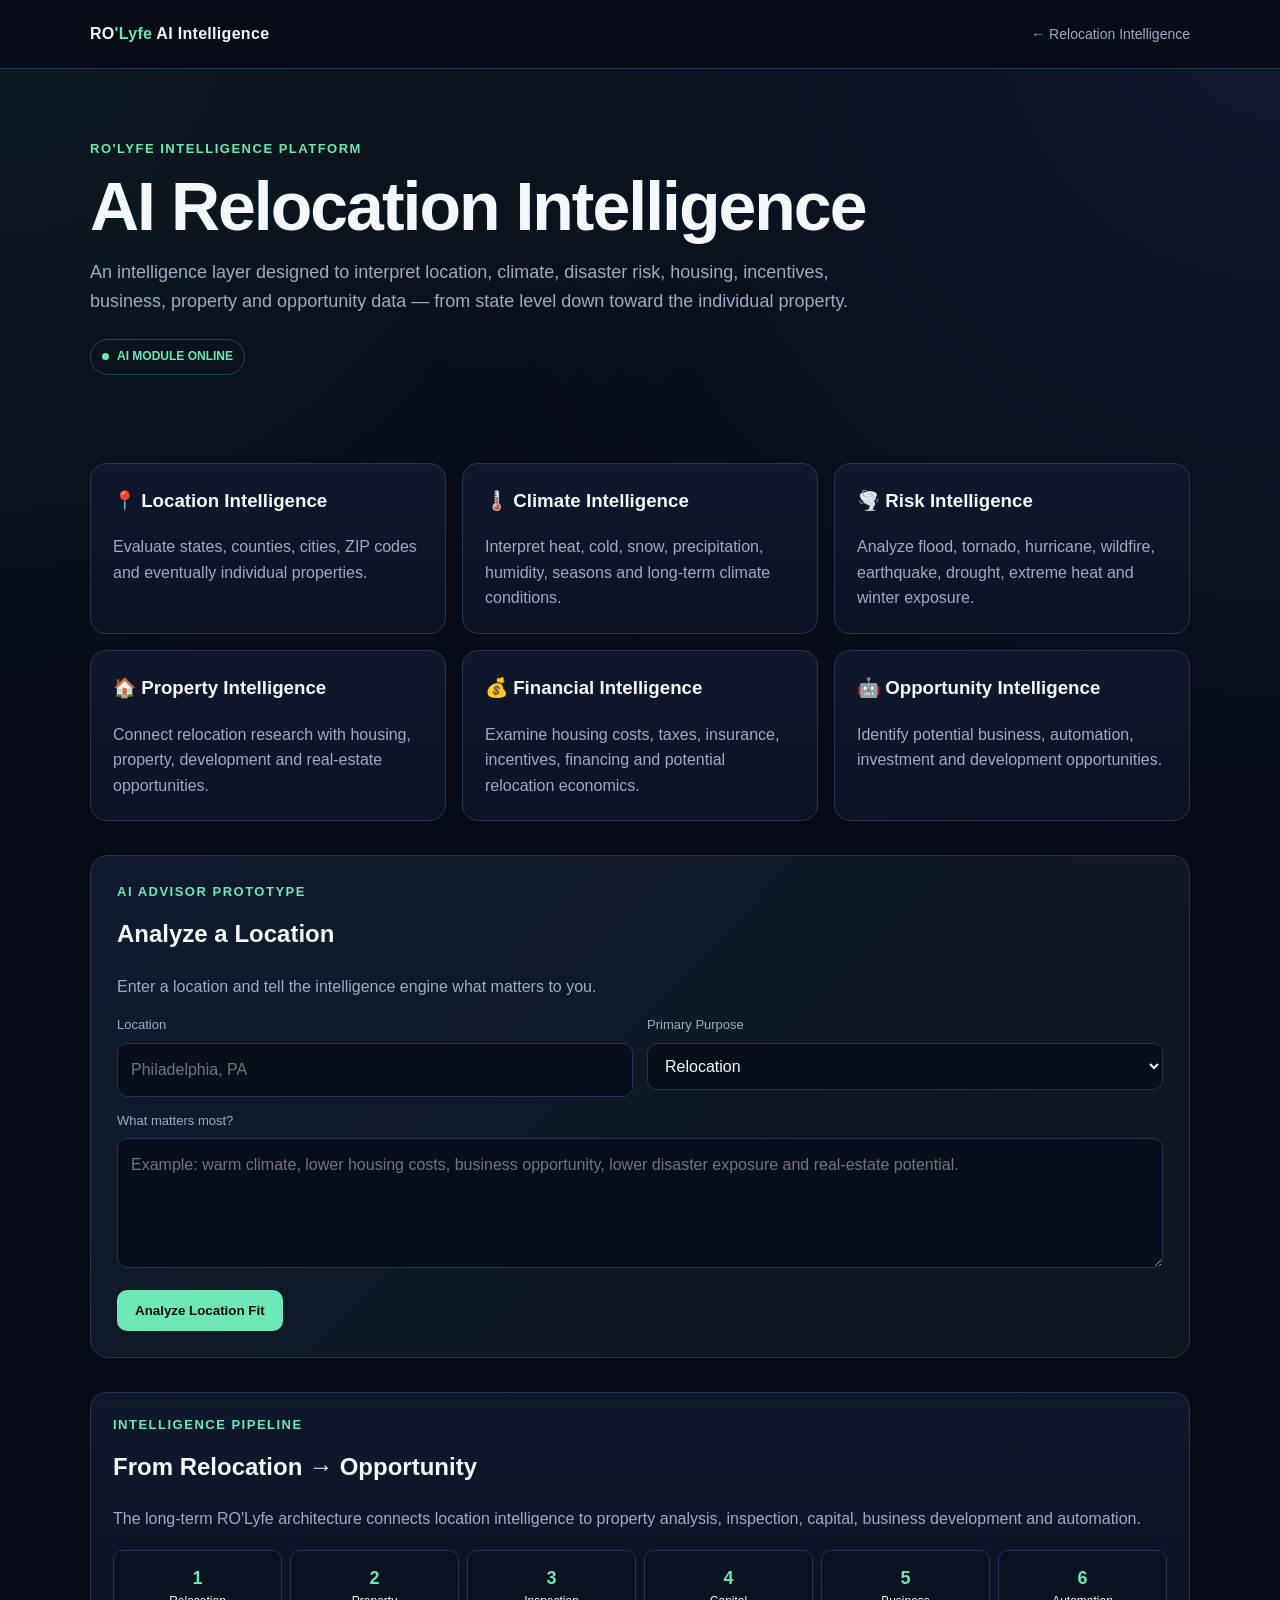
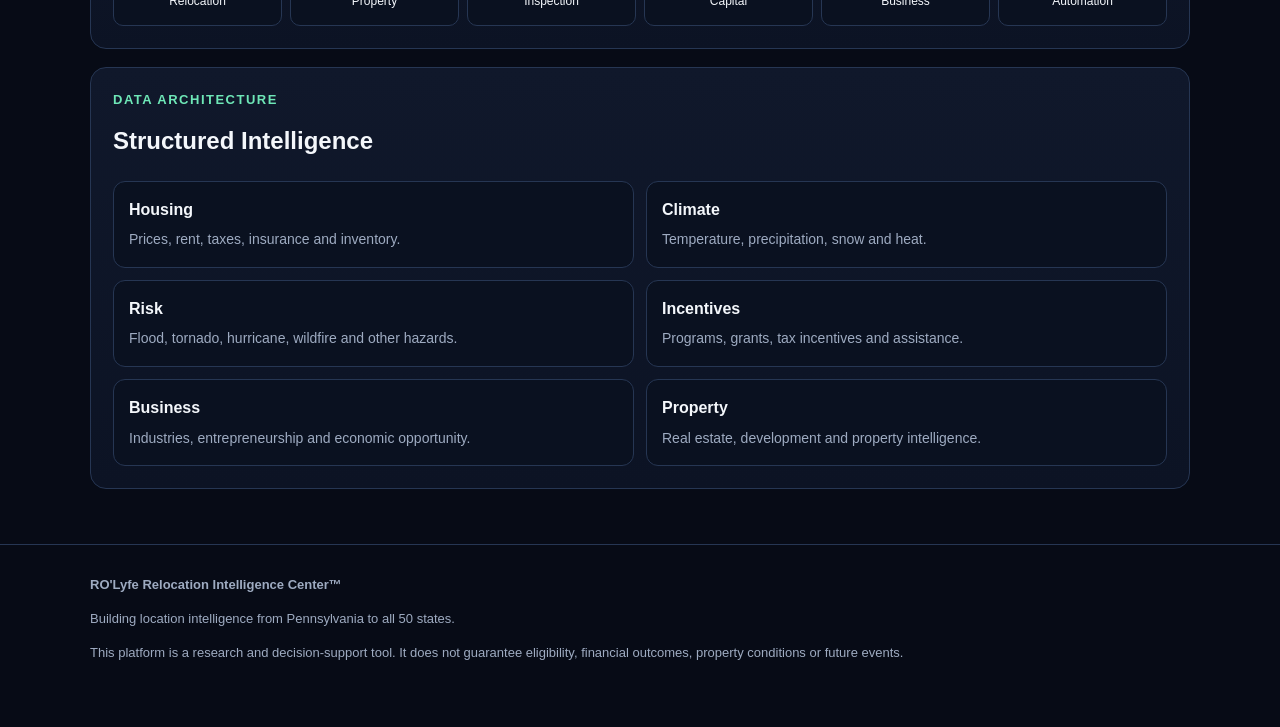
==== modules/ai/index.html @ 79a23e55 "Create index.html for AI Intelligence module" ====
<!DOCTYPE html><html lang="en">
<head>
  <meta charset="UTF-8">
  <meta name="viewport" content="width=device-width, initial-scale=1.0">  <title>RO'Lyfe AI Intelligence | Relocation Intelligence</title>  <meta name="description" content="RO'Lyfe AI Intelligence module for relocation, property, climate, risk, housing, incentives and opportunity analysis.">  <style>
    :root {
      --bg: #070b16;
      --panel: #10182b;
      --panel-2: #0c1324;
      --border: #263653;
      --text: #f4f7fb;
      --muted: #9eabc1;
      --accent: #6ee7b7;
      --accent-2: #60a5fa;
      --warning: #fbbf24;
    }

    * {
      box-sizing: border-box;
    }

    html {
      scroll-behavior: smooth;
    }

    body {
      margin: 0;
      background:
        radial-gradient(circle at top right, rgba(96,165,250,.10), transparent 35%),
        radial-gradient(circle at top left, rgba(110,231,183,.08), transparent 30%),
        var(--bg);
      color: var(--text);
      font-family: Arial, Helvetica, sans-serif;
      line-height: 1.6;
    }

    a {
      color: inherit;
      text-decoration: none;
    }

    .container {
      width: min(1100px, calc(100% - 32px));
      margin: auto;
    }

    header {
      border-bottom: 1px solid var(--border);
      background: rgba(7,11,22,.92);
      backdrop-filter: blur(12px);
      position: sticky;
      top: 0;
      z-index: 10;
    }

    .nav {
      min-height: 68px;
      display: flex;
      align-items: center;
      justify-content: space-between;
      gap: 16px;
    }

    .brand {
      font-weight: 800;
      letter-spacing: .3px;
    }

    .brand span {
      color: var(--accent);
    }

    .back {
      color: var(--muted);
      font-size: 14px;
    }

    .back:hover {
      color: var(--text);
    }

    .hero {
      padding: 70px 0 42px;
    }

    .eyebrow {
      color: var(--accent);
      font-size: 13px;
      font-weight: 800;
      letter-spacing: 1.5px;
      text-transform: uppercase;
      margin-bottom: 12px;
    }

    h1 {
      margin: 0 0 18px;
      font-size: clamp(36px, 7vw, 68px);
      line-height: 1;
      letter-spacing: -2px;
    }

    .hero p {
      max-width: 780px;
      color: var(--muted);
      font-size: 18px;
      margin: 0;
    }

    .grid {
      display: grid;
      grid-template-columns: repeat(3, 1fr);
      gap: 16px;
      margin: 30px 0;
    }

    .card {
      background: linear-gradient(180deg, var(--panel), var(--panel-2));
      border: 1px solid var(--border);
      border-radius: 16px;
      padding: 22px;
    }

    .card h2,
    .card h3 {
      margin-top: 0;
    }

    .card p {
      color: var(--muted);
      margin-bottom: 0;
    }

    .status {
      display: inline-flex;
      align-items: center;
      gap: 8px;
      padding: 7px 11px;
      border: 1px solid rgba(110,231,183,.25);
      border-radius: 999px;
      color: var(--accent);
      font-size: 12px;
      font-weight: 700;
      margin-bottom: 16px;
    }

    .dot {
      width: 7px;
      height: 7px;
      border-radius: 50%;
      background: var(--accent);
    }

    .advisor {
      margin: 34px 0;
      padding: 26px;
      border-radius: 18px;
      border: 1px solid var(--border);
      background: linear-gradient(
        135deg,
        rgba(96,165,250,.10),
        rgba(110,231,183,.06)
      );
    }

    .advisor h2 {
      margin-top: 0;
    }

    textarea,
    input,
    select {
      width: 100%;
      background: #080e1c;
      color: var(--text);
      border: 1px solid var(--border);
      border-radius: 10px;
      padding: 13px;
      font: inherit;
      outline: none;
    }

    textarea {
      min-height: 130px;
      resize: vertical;
    }

    input:focus,
    textarea:focus,
    select:focus {
      border-color: var(--accent-2);
    }

    .form-grid {
      display: grid;
      grid-template-columns: 1fr 1fr;
      gap: 14px;
      margin-top: 14px;
    }

    label {
      display: block;
      color: var(--muted);
      font-size: 13px;
      margin-bottom: 7px;
    }

    button {
      border: 0;
      border-radius: 10px;
      padding: 13px 18px;
      margin-top: 14px;
      background: var(--accent);
      color: #06110d;
      font-weight: 800;
      cursor: pointer;
    }

    button:hover {
      filter: brightness(1.08);
    }

    .result {
      display: none;
      margin-top: 20px;
      padding: 18px;
      border: 1px solid var(--border);
      border-radius: 12px;
      background: #080e1c;
    }

    .result.show {
      display: block;
    }

    .result-title {
      color: var(--accent);
      font-weight: 800;
      margin-bottom: 8px;
    }

    .module-list {
      display: grid;
      grid-template-columns: repeat(2, 1fr);
      gap: 12px;
      margin-top: 18px;
    }

    .module {
      padding: 15px;
      border-radius: 12px;
      background: #0a1120;
      border: 1px solid var(--border);
    }

    .module strong {
      display: block;
      margin-bottom: 4px;
    }

    .module span {
      color: var(--muted);
      font-size: 14px;
    }

    .pipeline {
      display: grid;
      grid-template-columns: repeat(6, 1fr);
      gap: 8px;
      margin-top: 18px;
    }

    .step {
      text-align: center;
      padding: 13px 7px;
      border: 1px solid var(--border);
      border-radius: 10px;
      background: #0a1120;
      font-size: 12px;
    }

    .step strong {
      display: block;
      color: var(--accent);
      font-size: 18px;
    }

    footer {
      margin-top: 55px;
      padding: 30px 0 50px;
      border-top: 1px solid var(--border);
      color: var(--muted);
      font-size: 13px;
    }

    @media (max-width: 800px) {
      .grid {
        grid-template-columns: 1fr;
      }

      .form-grid,
      .module-list {
        grid-template-columns: 1fr;
      }

      .pipeline {
        grid-template-columns: repeat(2, 1fr);
      }

      .hero {
        padding-top: 48px;
      }
    }

    @media (max-width: 480px) {
      .container {
        width: min(100% - 22px, 1100px);
      }

      h1 {
        letter-spacing: -1px;
      }

      .pipeline {
        grid-template-columns: 1fr 1fr;
      }
    }
  </style></head><body><header>
  <div class="container nav">
    <div class="brand">RO<span>'Lyfe</span> AI Intelligence</div><a class="back" href="../">
  ← Relocation Intelligence
</a>

  </div>
</header><main>  <section class="hero">
    <div class="container">  <div class="eyebrow">RO'Lyfe Intelligence Platform</div>

  <h1>AI Relocation Intelligence</h1>

  <p>
    An intelligence layer designed to interpret location,
    climate, disaster risk, housing, incentives, business,
    property and opportunity data — from state level down
    toward the individual property.
  </p>

  <div style="margin-top:24px;">
    <span class="status">
      <span class="dot"></span>
      AI MODULE ONLINE
    </span>
  </div>

</div>

  </section>  <section class="container"><div class="grid">

  <div class="card">
    <h3>📍 Location Intelligence</h3>
    <p>
      Evaluate states, counties, cities, ZIP codes and eventually
      individual properties.
    </p>
  </div>

  <div class="card">
    <h3>🌡️ Climate Intelligence</h3>
    <p>
      Interpret heat, cold, snow, precipitation, humidity,
      seasons and long-term climate conditions.
    </p>
  </div>

  <div class="card">
    <h3>🌪️ Risk Intelligence</h3>
    <p>
      Analyze flood, tornado, hurricane, wildfire, earthquake,
      drought, extreme heat and winter exposure.
    </p>
  </div>

  <div class="card">
    <h3>🏠 Property Intelligence</h3>
    <p>
      Connect relocation research with housing, property,
      development and real-estate opportunities.
    </p>
  </div>

  <div class="card">
    <h3>💰 Financial Intelligence</h3>
    <p>
      Examine housing costs, taxes, insurance, incentives,
      financing and potential relocation economics.
    </p>
  </div>

  <div class="card">
    <h3>🤖 Opportunity Intelligence</h3>
    <p>
      Identify potential business, automation, investment and
      development opportunities.
    </p>
  </div>

</div>

<section class="advisor">

  <div class="eyebrow">AI Advisor Prototype</div>

  <h2>Analyze a Location</h2>

  <p style="color:var(--muted);">
    Enter a location and tell the intelligence engine what
    matters to you.
  </p>

  <div class="form-grid">

    <div>
      <label for="location">Location</label>
      <input
        id="location"
        type="text"
        placeholder="Philadelphia, PA"
      >
    </div>

    <div>
      <label for="purpose">Primary Purpose</label>
      <select id="purpose">
        <option value="relocation">Relocation</option>
        <option value="investment">Real Estate Investment</option>
        <option value="business">Business Opportunity</option>
        <option value="living">Lifestyle / Living</option>
        <option value="development">Development</option>
      </select>
    </div>

  </div>

  <div style="margin-top:14px;">
    <label for="preferences">What matters most?</label>

    <textarea
      id="preferences"
      placeholder="Example: warm climate, lower housing costs, business opportunity, lower disaster exposure and real-estate potential."
    ></textarea>
  </div>

  <button onclick="analyzeLocation()">
    Analyze Location Fit
  </button>

  <div id="result" class="result">
    <div class="result-title">RO'Lyfe AI Analysis</div>

    <div id="resultText"></div>
  </div>

</section>

<section class="card">

  <div class="eyebrow">Intelligence Pipeline</div>

  <h2>From Relocation → Opportunity</h2>

  <p>
    The long-term RO'Lyfe architecture connects location
    intelligence to property analysis, inspection, capital,
    business development and automation.
  </p>

  <div class="pipeline">

    <div class="step">
      <strong>1</strong>
      Relocation
    </div>

    <div class="step">
      <strong>2</strong>
      Property
    </div>

    <div class="step">
      <strong>3</strong>
      Inspection
    </div>

    <div class="step">
      <strong>4</strong>
      Capital
    </div>

    <div class="step">
      <strong>5</strong>
      Business
    </div>

    <div class="step">
      <strong>6</strong>
      Automation
    </div>

  </div>

</section>

<section class="card" style="margin-top:18px;">

  <div class="eyebrow">Data Architecture</div>

  <h2>Structured Intelligence</h2>

  <div class="module-list">

    <div class="module">
      <strong>Housing</strong>
      <span>Prices, rent, taxes, insurance and inventory.</span>
    </div>

    <div class="module">
      <strong>Climate</strong>
      <span>Temperature, precipitation, snow and heat.</span>
    </div>

    <div class="module">
      <strong>Risk</strong>
      <span>Flood, tornado, hurricane, wildfire and other hazards.</span>
    </div>

    <div class="module">
      <strong>Incentives</strong>
      <span>Programs, grants, tax incentives and assistance.</span>
    </div>

    <div class="module">
      <strong>Business</strong>
      <span>Industries, entrepreneurship and economic opportunity.</span>
    </div>

    <div class="module">
      <strong>Property</strong>
      <span>Real estate, development and property intelligence.</span>
    </div>

  </div>

</section>

  </section></main><footer>
  <div class="container"><strong>RO'Lyfe Relocation Intelligence Center™</strong>

<p>
  Building location intelligence from Pennsylvania to all 50 states.
</p>

<p>
  This platform is a research and decision-support tool.
  It does not guarantee eligibility, financial outcomes,
  property conditions or future events.
</p>

  </div>
</footer><script>
  function analyzeLocation() {

    const location =
      document.getElementById("location").value.trim();

    const purpose =
      document.getElementById("purpose").value;

    const preferences =
      document.getElementById("preferences").value.trim();

    const result =
      document.getElementById("result");

    const resultText =
      document.getElementById("resultText");

    if (!location) {
      result.classList.add("show");

      resultText.innerHTML =
        "Enter a state, city, ZIP code or property to begin the analysis.";

      return;
    }

    const purposeLabels = {
      relocation: "relocation",
      investment: "real-estate investment",
      business: "business opportunity",
      living: "living",
      development: "development"
    };

    const purposeLabel =
      purposeLabels[purpose] || "location analysis";

    result.classList.add("show");

    resultText.innerHTML = `
      <p>
        <strong>Location:</strong>
        ${escapeHtml(location)}
      </p>

      <p>
        <strong>Primary objective:</strong>
        ${escapeHtml(purposeLabel)}
      </p>

      <p>
        <strong>Priority criteria:</strong>
        ${preferences
          ? escapeHtml(preferences)
          : "No specific preferences entered yet."}
      </p>

      <p style="color:var(--muted);">
        Prototype analysis initialized. The production RO'Lyfe
        intelligence engine will connect this interface to
        structured housing, climate, risk, incentive, business
        and property datasets before producing a verified
        location assessment.
      </p>
    `;
  }

  function escapeHtml(value) {
    return value
      .replace(/&/g, "&amp;")
      .replace(/</g, "&lt;")
      .replace(/>/g, "&gt;")
      .replace(/"/g, "&quot;")
      .replace(/'/g, "&#039;");
  }
</script></body>
</html>
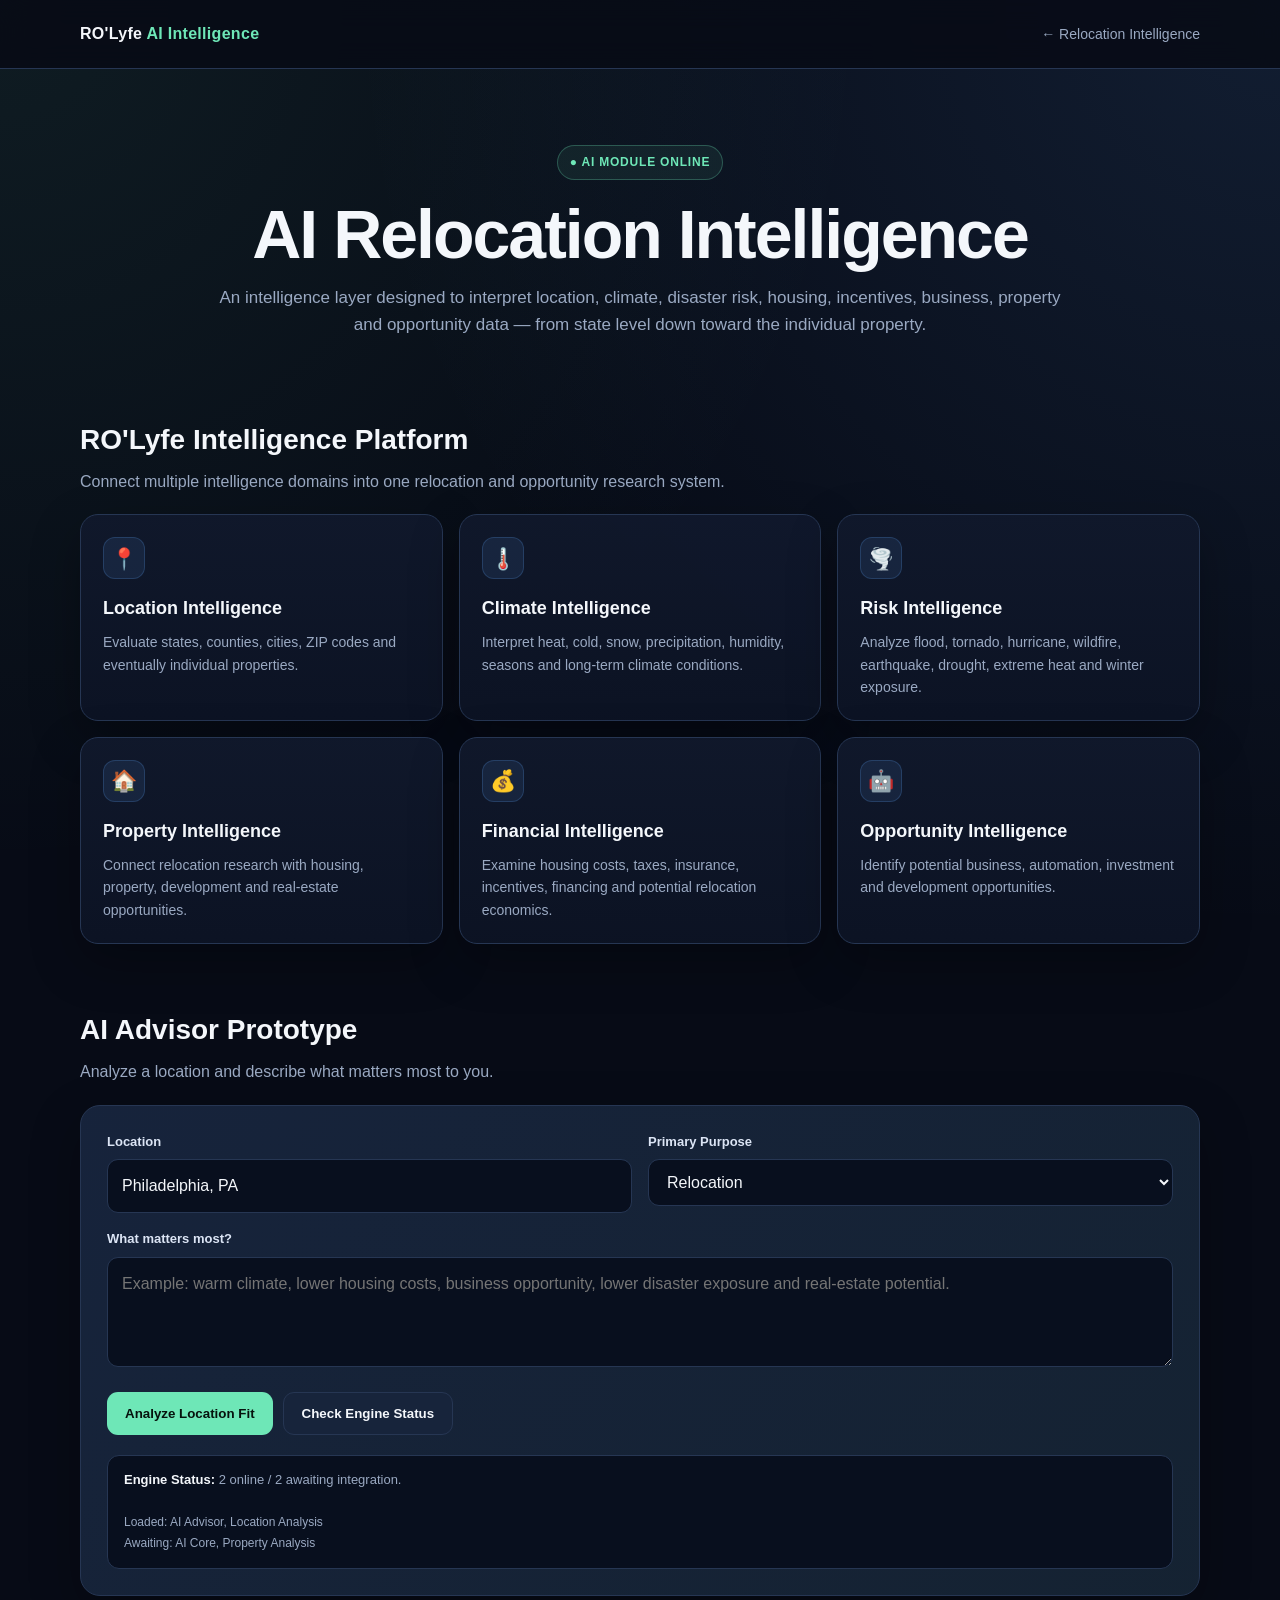
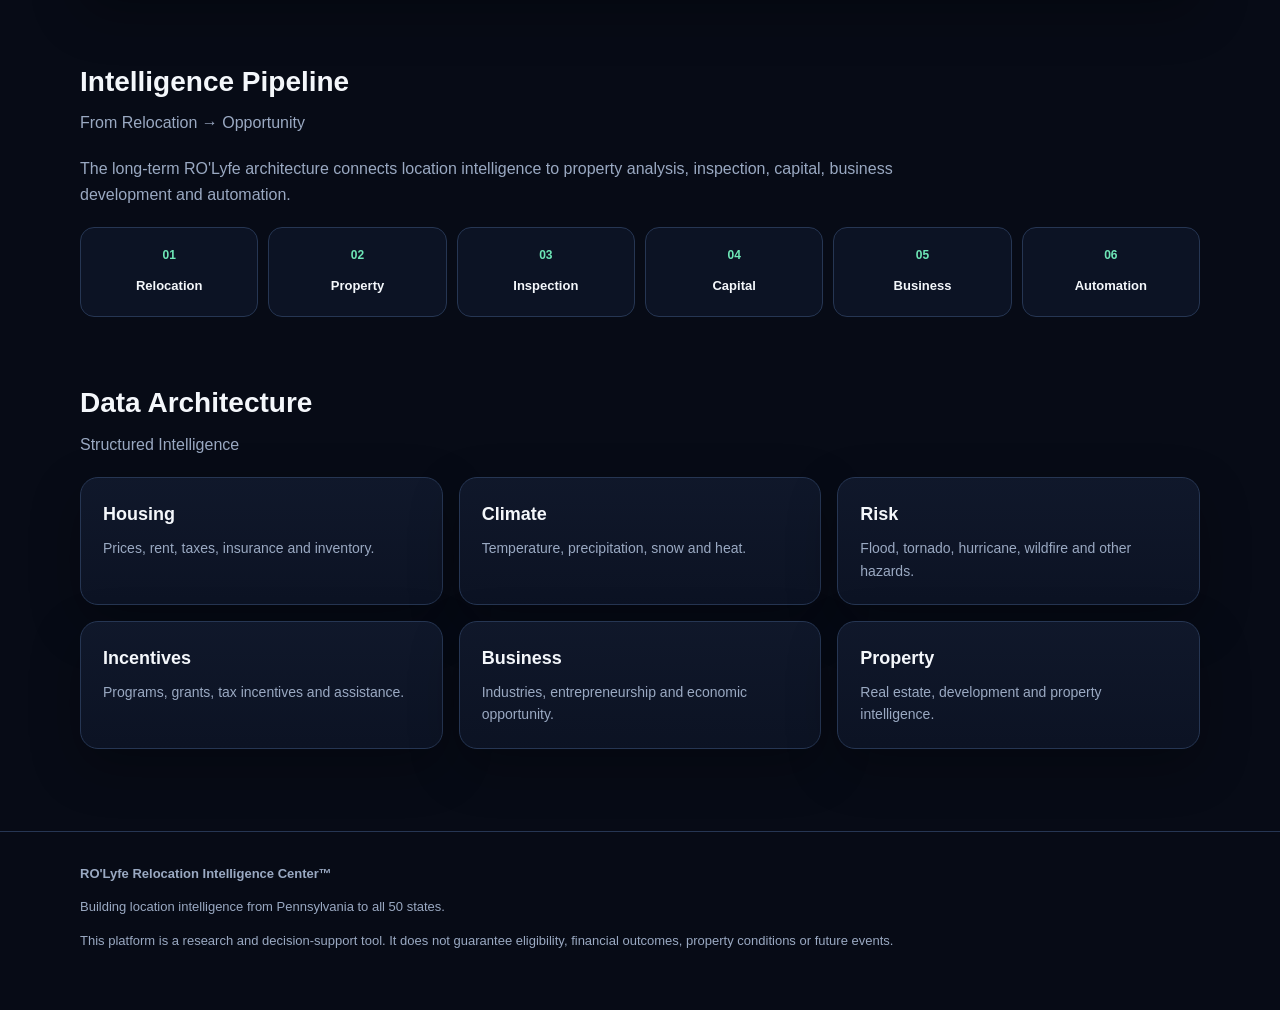
==== commit 2652aa95: "Refactor AI module HTML and CSS styles Updated HTML structure and styles for AI Intelligence module," ====
--- a/modules/ai/index.html
+++ b/modules/ai/index.html
@@ -1,17 +1,29 @@
-<!DOCTYPE html><html lang="en">
+<!DOCTYPE html>
+<html lang="en">
 <head>
   <meta charset="UTF-8">
-  <meta name="viewport" content="width=device-width, initial-scale=1.0">  <title>RO'Lyfe AI Intelligence | Relocation Intelligence</title>  <meta name="description" content="RO'Lyfe AI Intelligence module for relocation, property, climate, risk, housing, incentives and opportunity analysis.">  <style>
+  <meta name="viewport" content="width=device-width, initial-scale=1.0">
+
+  <title>RO'Lyfe AI Intelligence</title>
+
+  <meta
+    name="description"
+    content="RO'Lyfe AI Relocation Intelligence — location, climate, risk, housing, property, financial and opportunity intelligence."
+  >
+
+  <style>
     :root {
       --bg: #070b16;
       --panel: #10182b;
       --panel-2: #0c1324;
       --border: #263653;
       --text: #f4f7fb;
-      --muted: #9eabc1;
+      --muted: #9aa9c2;
       --accent: #6ee7b7;
       --accent-2: #60a5fa;
       --warning: #fbbf24;
+      --danger: #f87171;
+      --shadow: 0 18px 50px rgba(0,0,0,.28);
     }
 
     * {
@@ -25,7 +37,7 @@
     body {
       margin: 0;
       background:
-        radial-gradient(circle at top right, rgba(96,165,250,.10), transparent 35%),
+        radial-gradient(circle at top right, rgba(96,165,250,.12), transparent 32%),
         radial-gradient(circle at top left, rgba(110,231,183,.08), transparent 30%),
         var(--bg);
       color: var(--text);
@@ -39,17 +51,17 @@
     }
 
     .container {
-      width: min(1100px, calc(100% - 32px));
-      margin: auto;
+      width: min(1120px, calc(100% - 32px));
+      margin: 0 auto;
     }
 
     header {
-      border-bottom: 1px solid var(--border);
-      background: rgba(7,11,22,.92);
-      backdrop-filter: blur(12px);
       position: sticky;
       top: 0;
-      z-index: 10;
+      z-index: 100;
+      backdrop-filter: blur(14px);
+      background: rgba(7,11,22,.86);
+      border-bottom: 1px solid var(--border);
     }
 
     .nav {
@@ -57,7 +69,7 @@
       display: flex;
       align-items: center;
       justify-content: space-between;
-      gap: 16px;
+      gap: 20px;
     }
 
     .brand {
@@ -79,565 +91,830 @@
     }
 
     .hero {
-      padding: 70px 0 42px;
+      padding: 76px 0 48px;
+      text-align: center;
     }
 
     .eyebrow {
+      display: inline-flex;
+      align-items: center;
+      gap: 8px;
+      padding: 7px 12px;
+      border: 1px solid rgba(110,231,183,.28);
+      border-radius: 999px;
+      background: rgba(110,231,183,.07);
+      color: var(--accent);
+      font-size: 12px;
+      font-weight: 800;
+      letter-spacing: .8px;
+      text-transform: uppercase;
+    }
+
+    .hero h1 {
+      margin: 20px auto 14px;
+      max-width: 850px;
+      font-size: clamp(36px, 7vw, 68px);
+      line-height: 1.02;
+      letter-spacing: -2px;
+    }
+
+    .hero p {
+      max-width: 850px;
+      margin: 0 auto;
+      color: var(--muted);
+      font-size: 17px;
+    }
+
+    section {
+      padding: 32px 0;
+    }
+
+    .section-title {
+      margin-bottom: 20px;
+    }
+
+    .section-title h2 {
+      margin: 0 0 6px;
+      font-size: 28px;
+    }
+
+    .section-title p {
+      margin: 0;
+      color: var(--muted);
+    }
+
+    .grid {
+      display: grid;
+      grid-template-columns: repeat(3, minmax(0, 1fr));
+      gap: 16px;
+    }
+
+    .card {
+      background: linear-gradient(180deg, rgba(16,24,43,.98), rgba(12,19,36,.98));
+      border: 1px solid var(--border);
+      border-radius: 18px;
+      padding: 22px;
+      box-shadow: var(--shadow);
+    }
+
+    .card h3 {
+      margin: 0 0 8px;
+      font-size: 18px;
+    }
+
+    .card p {
+      margin: 0;
+      color: var(--muted);
+      font-size: 14px;
+    }
+
+    .icon {
+      width: 42px;
+      height: 42px;
+      display: grid;
+      place-items: center;
+      margin-bottom: 15px;
+      border-radius: 12px;
+      background: rgba(96,165,250,.1);
+      border: 1px solid rgba(96,165,250,.2);
+      font-size: 21px;
+    }
+
+    .advisor {
+      margin-top: 14px;
+      padding: 26px;
+      border: 1px solid var(--border);
+      border-radius: 20px;
+      background:
+        linear-gradient(135deg, rgba(96,165,250,.08), rgba(110,231,183,.05)),
+        var(--panel);
+      box-shadow: var(--shadow);
+    }
+
+    .form-grid {
+      display: grid;
+      grid-template-columns: 1fr 1fr;
+      gap: 16px;
+    }
+
+    label {
+      display: block;
+      margin-bottom: 7px;
+      color: #dce5f5;
+      font-size: 13px;
+      font-weight: 700;
+    }
+
+    input,
+    select,
+    textarea {
+      width: 100%;
+      border: 1px solid var(--border);
+      border-radius: 11px;
+      background: #080f1e;
+      color: var(--text);
+      padding: 13px 14px;
+      outline: none;
+      font: inherit;
+    }
+
+    input:focus,
+    select:focus,
+    textarea:focus {
+      border-color: var(--accent-2);
+      box-shadow: 0 0 0 3px rgba(96,165,250,.1);
+    }
+
+    textarea {
+      min-height: 110px;
+      resize: vertical;
+    }
+
+    .full {
+      grid-column: 1 / -1;
+    }
+
+    .button-row {
+      margin-top: 18px;
+      display: flex;
+      flex-wrap: wrap;
+      gap: 10px;
+    }
+
+    button {
+      border: 0;
+      border-radius: 11px;
+      padding: 13px 18px;
+      background: var(--accent);
+      color: #06120d;
+      font-weight: 800;
+      cursor: pointer;
+    }
+
+    button:hover {
+      filter: brightness(1.05);
+    }
+
+    button.secondary {
+      background: #17243b;
+      color: var(--text);
+      border: 1px solid var(--border);
+    }
+
+    .result {
+      display: none;
+      margin-top: 18px;
+      padding: 18px;
+      border: 1px solid rgba(110,231,183,.25);
+      border-radius: 14px;
+      background: rgba(110,231,183,.05);
+    }
+
+    .result.show {
+      display: block;
+    }
+
+    .result-title {
+      color: var(--accent);
+      font-weight: 800;
+      margin-bottom: 6px;
+    }
+
+    .status {
+      display: inline-flex;
+      align-items: center;
+      gap: 7px;
       color: var(--accent);
       font-size: 13px;
       font-weight: 800;
-      letter-spacing: 1.5px;
-      text-transform: uppercase;
-      margin-bottom: 12px;
-    }
-
-    h1 {
-      margin: 0 0 18px;
-      font-size: clamp(36px, 7vw, 68px);
-      line-height: 1;
-      letter-spacing: -2px;
-    }
-
-    .hero p {
-      max-width: 780px;
-      color: var(--muted);
-      font-size: 18px;
-      margin: 0;
-    }
-
-    .grid {
-      display: grid;
-      grid-template-columns: repeat(3, 1fr);
-      gap: 16px;
-      margin: 30px 0;
-    }
-
-    .card {
-      background: linear-gradient(180deg, var(--panel), var(--panel-2));
-      border: 1px solid var(--border);
-      border-radius: 16px;
-      padding: 22px;
-    }
-
-    .card h2,
-    .card h3 {
-      margin-top: 0;
-    }
-
-    .card p {
-      color: var(--muted);
-      margin-bottom: 0;
-    }
-
-    .status {
-      display: inline-flex;
-      align-items: center;
-      gap: 8px;
-      padding: 7px 11px;
-      border: 1px solid rgba(110,231,183,.25);
-      border-radius: 999px;
-      color: var(--accent);
-      font-size: 12px;
-      font-weight: 700;
-      margin-bottom: 16px;
-    }
-
-    .dot {
-      width: 7px;
-      height: 7px;
+    }
+
+    .status-dot {
+      width: 8px;
+      height: 8px;
       border-radius: 50%;
       background: var(--accent);
-    }
-
-    .advisor {
-      margin: 34px 0;
-      padding: 26px;
-      border-radius: 18px;
-      border: 1px solid var(--border);
-      background: linear-gradient(
-        135deg,
-        rgba(96,165,250,.10),
-        rgba(110,231,183,.06)
-      );
-    }
-
-    .advisor h2 {
-      margin-top: 0;
-    }
-
-    textarea,
-    input,
-    select {
-      width: 100%;
-      background: #080e1c;
-      color: var(--text);
-      border: 1px solid var(--border);
-      border-radius: 10px;
-      padding: 13px;
-      font: inherit;
-      outline: none;
-    }
-
-    textarea {
-      min-height: 130px;
-      resize: vertical;
-    }
-
-    input:focus,
-    textarea:focus,
-    select:focus {
-      border-color: var(--accent-2);
-    }
-
-    .form-grid {
-      display: grid;
-      grid-template-columns: 1fr 1fr;
-      gap: 14px;
-      margin-top: 14px;
-    }
-
-    label {
-      display: block;
-      color: var(--muted);
-      font-size: 13px;
-      margin-bottom: 7px;
-    }
-
-    button {
-      border: 0;
-      border-radius: 10px;
-      padding: 13px 18px;
-      margin-top: 14px;
-      background: var(--accent);
-      color: #06110d;
-      font-weight: 800;
-      cursor: pointer;
-    }
-
-    button:hover {
-      filter: brightness(1.08);
-    }
-
-    .result {
-      display: none;
-      margin-top: 20px;
-      padding: 18px;
-      border: 1px solid var(--border);
-      border-radius: 12px;
-      background: #080e1c;
-    }
-
-    .result.show {
-      display: block;
-    }
-
-    .result-title {
-      color: var(--accent);
-      font-weight: 800;
-      margin-bottom: 8px;
-    }
-
-    .module-list {
-      display: grid;
-      grid-template-columns: repeat(2, 1fr);
-      gap: 12px;
-      margin-top: 18px;
-    }
-
-    .module {
-      padding: 15px;
-      border-radius: 12px;
-      background: #0a1120;
-      border: 1px solid var(--border);
-    }
-
-    .module strong {
-      display: block;
-      margin-bottom: 4px;
-    }
-
-    .module span {
-      color: var(--muted);
-      font-size: 14px;
+      box-shadow: 0 0 12px rgba(110,231,183,.8);
     }
 
     .pipeline {
       display: grid;
       grid-template-columns: repeat(6, 1fr);
-      gap: 8px;
-      margin-top: 18px;
+      gap: 10px;
+      margin-top: 20px;
     }
 
     .step {
+      position: relative;
+      padding: 18px 12px;
       text-align: center;
-      padding: 13px 7px;
       border: 1px solid var(--border);
-      border-radius: 10px;
-      background: #0a1120;
+      border-radius: 14px;
+      background: var(--panel-2);
+    }
+
+    .step-number {
+      display: block;
+      margin-bottom: 7px;
+      color: var(--accent);
       font-size: 12px;
+      font-weight: 800;
     }
 
     .step strong {
-      display: block;
-      color: var(--accent);
-      font-size: 18px;
+      font-size: 13px;
+    }
+
+    .architecture {
+      display: grid;
+      grid-template-columns: repeat(3, minmax(0, 1fr));
+      gap: 16px;
+    }
+
+    .engine-status {
+      margin-top: 20px;
+      padding: 14px 16px;
+      border: 1px solid var(--border);
+      border-radius: 12px;
+      background: #080f1e;
+      color: var(--muted);
+      font-size: 13px;
+    }
+
+    .engine-status strong {
+      color: var(--text);
     }
 
     footer {
-      margin-top: 55px;
-      padding: 30px 0 50px;
+      margin-top: 50px;
+      padding: 32px 0 45px;
       border-top: 1px solid var(--border);
       color: var(--muted);
       font-size: 13px;
     }
 
-    @media (max-width: 800px) {
-      .grid {
+    @media (max-width: 850px) {
+      .grid,
+      .architecture {
+        grid-template-columns: repeat(2, minmax(0, 1fr));
+      }
+
+      .pipeline {
+        grid-template-columns: repeat(3, 1fr);
+      }
+    }
+
+    @media (max-width: 600px) {
+      .container {
+        width: min(100% - 22px, 1120px);
+      }
+
+      .nav {
+        min-height: 60px;
+      }
+
+      .hero {
+        padding: 55px 0 30px;
+      }
+
+      .hero h1 {
+        letter-spacing: -1px;
+      }
+
+      .grid,
+      .architecture,
+      .form-grid {
         grid-template-columns: 1fr;
       }
 
-      .form-grid,
-      .module-list {
-        grid-template-columns: 1fr;
+      .full {
+        grid-column: auto;
       }
 
       .pipeline {
         grid-template-columns: repeat(2, 1fr);
       }
 
-      .hero {
-        padding-top: 48px;
-      }
-    }
-
-    @media (max-width: 480px) {
-      .container {
-        width: min(100% - 22px, 1100px);
-      }
-
-      h1 {
-        letter-spacing: -1px;
-      }
-
-      .pipeline {
-        grid-template-columns: 1fr 1fr;
-      }
-    }
-  </style></head><body><header>
-  <div class="container nav">
-    <div class="brand">RO<span>'Lyfe</span> AI Intelligence</div><a class="back" href="../">
-  ← Relocation Intelligence
-</a>
-
-  </div>
-</header><main>  <section class="hero">
-    <div class="container">  <div class="eyebrow">RO'Lyfe Intelligence Platform</div>
-
-  <h1>AI Relocation Intelligence</h1>
-
-  <p>
-    An intelligence layer designed to interpret location,
-    climate, disaster risk, housing, incentives, business,
-    property and opportunity data — from state level down
-    toward the individual property.
-  </p>
-
-  <div style="margin-top:24px;">
-    <span class="status">
-      <span class="dot"></span>
-      AI MODULE ONLINE
-    </span>
-  </div>
-
-</div>
-
-  </section>  <section class="container"><div class="grid">
-
-  <div class="card">
-    <h3>📍 Location Intelligence</h3>
-    <p>
-      Evaluate states, counties, cities, ZIP codes and eventually
-      individual properties.
-    </p>
-  </div>
-
-  <div class="card">
-    <h3>🌡️ Climate Intelligence</h3>
-    <p>
-      Interpret heat, cold, snow, precipitation, humidity,
-      seasons and long-term climate conditions.
-    </p>
-  </div>
-
-  <div class="card">
-    <h3>🌪️ Risk Intelligence</h3>
-    <p>
-      Analyze flood, tornado, hurricane, wildfire, earthquake,
-      drought, extreme heat and winter exposure.
-    </p>
-  </div>
-
-  <div class="card">
-    <h3>🏠 Property Intelligence</h3>
-    <p>
-      Connect relocation research with housing, property,
-      development and real-estate opportunities.
-    </p>
-  </div>
-
-  <div class="card">
-    <h3>💰 Financial Intelligence</h3>
-    <p>
-      Examine housing costs, taxes, insurance, incentives,
-      financing and potential relocation economics.
-    </p>
-  </div>
-
-  <div class="card">
-    <h3>🤖 Opportunity Intelligence</h3>
-    <p>
-      Identify potential business, automation, investment and
-      development opportunities.
-    </p>
-  </div>
-
-</div>
-
-<section class="advisor">
-
-  <div class="eyebrow">AI Advisor Prototype</div>
-
-  <h2>Analyze a Location</h2>
-
-  <p style="color:var(--muted);">
-    Enter a location and tell the intelligence engine what
-    matters to you.
-  </p>
-
-  <div class="form-grid">
-
-    <div>
-      <label for="location">Location</label>
-      <input
-        id="location"
-        type="text"
-        placeholder="Philadelphia, PA"
-      >
+      .card,
+      .advisor {
+        padding: 18px;
+      }
+    }
+  </style>
+</head>
+
+<body>
+
+  <header>
+    <div class="container nav">
+      <div class="brand">
+        RO'Lyfe <span>AI Intelligence</span>
+      </div>
+
+      <a class="back" href="../">
+        ← Relocation Intelligence
+      </a>
     </div>
-
-    <div>
-      <label for="purpose">Primary Purpose</label>
-      <select id="purpose">
-        <option value="relocation">Relocation</option>
-        <option value="investment">Real Estate Investment</option>
-        <option value="business">Business Opportunity</option>
-        <option value="living">Lifestyle / Living</option>
-        <option value="development">Development</option>
-      </select>
+  </header>
+
+  <main>
+
+    <!-- HERO -->
+    <section class="hero">
+      <div class="container">
+
+        <div class="eyebrow">
+          ● AI MODULE ONLINE
+        </div>
+
+        <h1>
+          AI Relocation Intelligence
+        </h1>
+
+        <p>
+          An intelligence layer designed to interpret location, climate,
+          disaster risk, housing, incentives, business, property and
+          opportunity data — from state level down toward the individual property.
+        </p>
+
+      </div>
+    </section>
+
+    <!-- INTELLIGENCE MODULES -->
+    <section>
+      <div class="container">
+
+        <div class="section-title">
+          <h2>RO'Lyfe Intelligence Platform</h2>
+          <p>
+            Connect multiple intelligence domains into one relocation and
+            opportunity research system.
+          </p>
+        </div>
+
+        <div class="grid">
+
+          <div class="card">
+            <div class="icon">📍</div>
+            <h3>Location Intelligence</h3>
+            <p>
+              Evaluate states, counties, cities, ZIP codes and eventually
+              individual properties.
+            </p>
+          </div>
+
+          <div class="card">
+            <div class="icon">🌡️</div>
+            <h3>Climate Intelligence</h3>
+            <p>
+              Interpret heat, cold, snow, precipitation, humidity, seasons
+              and long-term climate conditions.
+            </p>
+          </div>
+
+          <div class="card">
+            <div class="icon">🌪️</div>
+            <h3>Risk Intelligence</h3>
+            <p>
+              Analyze flood, tornado, hurricane, wildfire, earthquake,
+              drought, extreme heat and winter exposure.
+            </p>
+          </div>
+
+          <div class="card">
+            <div class="icon">🏠</div>
+            <h3>Property Intelligence</h3>
+            <p>
+              Connect relocation research with housing, property,
+              development and real-estate opportunities.
+            </p>
+          </div>
+
+          <div class="card">
+            <div class="icon">💰</div>
+            <h3>Financial Intelligence</h3>
+            <p>
+              Examine housing costs, taxes, insurance, incentives,
+              financing and potential relocation economics.
+            </p>
+          </div>
+
+          <div class="card">
+            <div class="icon">🤖</div>
+            <h3>Opportunity Intelligence</h3>
+            <p>
+              Identify potential business, automation, investment and
+              development opportunities.
+            </p>
+          </div>
+
+        </div>
+
+      </div>
+    </section>
+
+    <!-- AI ADVISOR -->
+    <section id="advisor">
+      <div class="container">
+
+        <div class="section-title">
+          <h2>AI Advisor Prototype</h2>
+          <p>
+            Analyze a location and describe what matters most to you.
+          </p>
+        </div>
+
+        <div class="advisor">
+
+          <div class="form-grid">
+
+            <div>
+              <label for="location">
+                Location
+              </label>
+
+              <input
+                id="location"
+                type="text"
+                value="Philadelphia, PA"
+                placeholder="Philadelphia, PA"
+              >
+            </div>
+
+            <div>
+              <label for="purpose">
+                Primary Purpose
+              </label>
+
+              <select id="purpose">
+                <option value="Relocation">Relocation</option>
+                <option value="Investment">Investment</option>
+                <option value="Business">Business</option>
+                <option value="Property">Property</option>
+                <option value="Development">Development</option>
+                <option value="Retirement">Retirement</option>
+              </select>
+            </div>
+
+            <div class="full">
+              <label for="preferences">
+                What matters most?
+              </label>
+
+              <textarea
+                id="preferences"
+                placeholder="Example: warm climate, lower housing costs, business opportunity, lower disaster exposure and real-estate potential."
+              ></textarea>
+            </div>
+
+          </div>
+
+          <div class="button-row">
+
+            <button
+              type="button"
+              onclick="analyzeLocation()"
+            >
+              Analyze Location Fit
+            </button>
+
+            <button
+              type="button"
+              class="secondary"
+              onclick="checkEngineStatus()"
+            >
+              Check Engine Status
+            </button>
+
+          </div>
+
+          <div
+            id="result"
+            class="result"
+            aria-live="polite"
+          ></div>
+
+          <div
+            id="engineStatus"
+            class="engine-status"
+          >
+            Checking intelligence engines...
+          </div>
+
+        </div>
+
+      </div>
+    </section>
+
+    <!-- PIPELINE -->
+    <section>
+      <div class="container">
+
+        <div class="section-title">
+          <h2>Intelligence Pipeline</h2>
+          <p>
+            From Relocation → Opportunity
+          </p>
+        </div>
+
+        <p style="color:var(--muted);max-width:850px;">
+          The long-term RO'Lyfe architecture connects location intelligence
+          to property analysis, inspection, capital, business development
+          and automation.
+        </p>
+
+        <div class="pipeline">
+
+          <div class="step">
+            <span class="step-number">01</span>
+            <strong>Relocation</strong>
+          </div>
+
+          <div class="step">
+            <span class="step-number">02</span>
+            <strong>Property</strong>
+          </div>
+
+          <div class="step">
+            <span class="step-number">03</span>
+            <strong>Inspection</strong>
+          </div>
+
+          <div class="step">
+            <span class="step-number">04</span>
+            <strong>Capital</strong>
+          </div>
+
+          <div class="step">
+            <span class="step-number">05</span>
+            <strong>Business</strong>
+          </div>
+
+          <div class="step">
+            <span class="step-number">06</span>
+            <strong>Automation</strong>
+          </div>
+
+        </div>
+
+      </div>
+    </section>
+
+    <!-- DATA ARCHITECTURE -->
+    <section>
+      <div class="container">
+
+        <div class="section-title">
+          <h2>Data Architecture</h2>
+          <p>
+            Structured Intelligence
+          </p>
+        </div>
+
+        <div class="architecture">
+
+          <div class="card">
+            <h3>Housing</h3>
+            <p>
+              Prices, rent, taxes, insurance and inventory.
+            </p>
+          </div>
+
+          <div class="card">
+            <h3>Climate</h3>
+            <p>
+              Temperature, precipitation, snow and heat.
+            </p>
+          </div>
+
+          <div class="card">
+            <h3>Risk</h3>
+            <p>
+              Flood, tornado, hurricane, wildfire and other hazards.
+            </p>
+          </div>
+
+          <div class="card">
+            <h3>Incentives</h3>
+            <p>
+              Programs, grants, tax incentives and assistance.
+            </p>
+          </div>
+
+          <div class="card">
+            <h3>Business</h3>
+            <p>
+              Industries, entrepreneurship and economic opportunity.
+            </p>
+          </div>
+
+          <div class="card">
+            <h3>Property</h3>
+            <p>
+              Real estate, development and property intelligence.
+            </p>
+          </div>
+
+        </div>
+
+      </div>
+    </section>
+
+  </main>
+
+  <footer>
+    <div class="container">
+
+      <strong>
+        RO'Lyfe Relocation Intelligence Center™
+      </strong>
+
+      <p>
+        Building location intelligence from Pennsylvania to all 50 states.
+      </p>
+
+      <p>
+        This platform is a research and decision-support tool. It does not
+        guarantee eligibility, financial outcomes, property conditions or
+        future events.
+      </p>
+
     </div>
-
-  </div>
-
-  <div style="margin-top:14px;">
-    <label for="preferences">What matters most?</label>
-
-    <textarea
-      id="preferences"
-      placeholder="Example: warm climate, lower housing costs, business opportunity, lower disaster exposure and real-estate potential."
-    ></textarea>
-  </div>
-
-  <button onclick="analyzeLocation()">
-    Analyze Location Fit
-  </button>
-
-  <div id="result" class="result">
-    <div class="result-title">RO'Lyfe AI Analysis</div>
-
-    <div id="resultText"></div>
-  </div>
-
-</section>
-
-<section class="card">
-
-  <div class="eyebrow">Intelligence Pipeline</div>
-
-  <h2>From Relocation → Opportunity</h2>
-
-  <p>
-    The long-term RO'Lyfe architecture connects location
-    intelligence to property analysis, inspection, capital,
-    business development and automation.
-  </p>
-
-  <div class="pipeline">
-
-    <div class="step">
-      <strong>1</strong>
-      Relocation
-    </div>
-
-    <div class="step">
-      <strong>2</strong>
-      Property
-    </div>
-
-    <div class="step">
-      <strong>3</strong>
-      Inspection
-    </div>
-
-    <div class="step">
-      <strong>4</strong>
-      Capital
-    </div>
-
-    <div class="step">
-      <strong>5</strong>
-      Business
-    </div>
-
-    <div class="step">
-      <strong>6</strong>
-      Automation
-    </div>
-
-  </div>
-
-</section>
-
-<section class="card" style="margin-top:18px;">
-
-  <div class="eyebrow">Data Architecture</div>
-
-  <h2>Structured Intelligence</h2>
-
-  <div class="module-list">
-
-    <div class="module">
-      <strong>Housing</strong>
-      <span>Prices, rent, taxes, insurance and inventory.</span>
-    </div>
-
-    <div class="module">
-      <strong>Climate</strong>
-      <span>Temperature, precipitation, snow and heat.</span>
-    </div>
-
-    <div class="module">
-      <strong>Risk</strong>
-      <span>Flood, tornado, hurricane, wildfire and other hazards.</span>
-    </div>
-
-    <div class="module">
-      <strong>Incentives</strong>
-      <span>Programs, grants, tax incentives and assistance.</span>
-    </div>
-
-    <div class="module">
-      <strong>Business</strong>
-      <span>Industries, entrepreneurship and economic opportunity.</span>
-    </div>
-
-    <div class="module">
-      <strong>Property</strong>
-      <span>Real estate, development and property intelligence.</span>
-    </div>
-
-  </div>
-
-</section>
-
-  </section></main><footer>
-  <div class="container"><strong>RO'Lyfe Relocation Intelligence Center™</strong>
-
-<p>
-  Building location intelligence from Pennsylvania to all 50 states.
-</p>
-
-<p>
-  This platform is a research and decision-support tool.
-  It does not guarantee eligibility, financial outcomes,
-  property conditions or future events.
-</p>
-
-  </div>
-</footer><script>
-  function analyzeLocation() {
-
-    const location =
-      document.getElementById("location").value.trim();
-
-    const purpose =
-      document.getElementById("purpose").value;
-
-    const preferences =
-      document.getElementById("preferences").value.trim();
-
-    const result =
-      document.getElementById("result");
-
-    const resultText =
-      document.getElementById("resultText");
-
-    if (!location) {
+  </footer>
+
+
+  <!--
+    RO'Lyfe Intelligence Engines
+
+    These are intentionally loaded after the page so the interface
+    remains usable even if one future engine is unavailable.
+  -->
+
+  <script src="./ai.js"></script>
+  <script src="./advisor.js"></script>
+  <script src="./location-analysis.js"></script>
+  <script src="./property-analysis.js"></script>
+
+
+  <script>
+    function getEngine(name) {
+      return window[name] || null;
+    }
+
+    function checkEngineStatus() {
+
+      const engines = {
+        "AI Core": getEngine("ROlyfeAI"),
+        "AI Advisor": getEngine("ROlyfeAdvisor"),
+        "Location Analysis": getEngine("ROlyfeLocationAnalysis"),
+        "Property Analysis": getEngine("ROlyfePropertyAnalysis")
+      };
+
+      const loaded = [];
+      const missing = [];
+
+      Object.keys(engines).forEach(function(name) {
+        if (engines[name]) {
+          loaded.push(name);
+        } else {
+          missing.push(name);
+        }
+      });
+
+      const status = document.getElementById("engineStatus");
+
+      if (missing.length === 0) {
+
+        status.innerHTML =
+          '<span class="status">' +
+          '<span class="status-dot"></span>' +
+          'ALL INTELLIGENCE ENGINES ONLINE' +
+          '</span>';
+
+      } else {
+
+        status.innerHTML =
+          '<strong>Engine Status:</strong> ' +
+          loaded.length +
+          ' online / ' +
+          missing.length +
+          ' awaiting integration.' +
+          '<br><br>' +
+          '<span style="font-size:12px;">' +
+          'Loaded: ' +
+          (loaded.length ? loaded.join(", ") : "None") +
+          '<br>' +
+          'Awaiting: ' +
+          (missing.length ? missing.join(", ") : "None") +
+          '</span>';
+      }
+    }
+
+
+    function analyzeLocation() {
+
+      const location =
+        document.getElementById("location").value.trim();
+
+      const purpose =
+        document.getElementById("purpose").value;
+
+      const preferences =
+        document.getElementById("preferences").value.trim();
+
+      const result =
+        document.getElementById("result");
+
+      if (!location) {
+
+        result.classList.add("show");
+
+        result.innerHTML =
+          '<div class="result-title">Location Required</div>' +
+          'Enter a city, state, ZIP code or other location to begin.';
+
+        return;
+      }
+
+      /*
+        Pass location/preferences into the available engines when
+        their public APIs support it.
+
+        The page does not invent property-analysis results from
+        location-only data.
+      */
+
+      try {
+
+        if (
+          window.ROlyfeLocationAnalysis &&
+          typeof window.ROlyfeLocationAnalysis.setLocation === "function"
+        ) {
+          window.ROlyfeLocationAnalysis.setLocation({
+            query: location
+          });
+        }
+
+      } catch (error) {
+        console.warn(
+          "Location engine integration:",
+          error
+        );
+      }
+
       result.classList.add("show");
 
-      resultText.innerHTML =
-        "Enter a state, city, ZIP code or property to begin the analysis.";
-
-      return;
-    }
-
-    const purposeLabels = {
-      relocation: "relocation",
-      investment: "real-estate investment",
-      business: "business opportunity",
-      living: "living",
-      development: "development"
-    };
-
-    const purposeLabel =
-      purposeLabels[purpose] || "location analysis";
-
-    result.classList.add("show");
-
-    resultText.innerHTML = `
-      <p>
-        <strong>Location:</strong>
-        ${escapeHtml(location)}
-      </p>
-
-      <p>
-        <strong>Primary objective:</strong>
-        ${escapeHtml(purposeLabel)}
-      </p>
-
-      <p>
-        <strong>Priority criteria:</strong>
-        ${preferences
-          ? escapeHtml(preferences)
-          : "No specific preferences entered yet."}
-      </p>
-
-      <p style="color:var(--muted);">
-        Prototype analysis initialized. The production RO'Lyfe
-        intelligence engine will connect this interface to
-        structured housing, climate, risk, incentive, business
-        and property datasets before producing a verified
-        location assessment.
-      </p>
-    `;
-  }
-
-  function escapeHtml(value) {
-    return value
-      .replace(/&/g, "&amp;")
-      .replace(/</g, "&lt;")
-      .replace(/>/g, "&gt;")
-      .replace(/"/g, "&quot;")
-      .replace(/'/g, "&#039;");
-  }
-</script></body>
-</html>
+      result.innerHTML =
+        '<div class="result-title">' +
+        'RO\'Lyfe Intelligence Request Created' +
+        '</div>' +
+
+        '<strong>Location:</strong> ' +
+        escapeHTML(location) +
+        '<br>' +
+
+        '<strong>Purpose:</strong> ' +
+        escapeHTML(purpose) +
+        '<br>' +
+
+        '<strong>Priority:</strong> ' +
+        escapeHTML(
+          preferences ||
+          "No specific preferences entered."
+        ) +
+
+        '<br><br>' +
+
+        '<span style="color:var(--muted);">' +
+        'The request is ready for connection to the live ' +
+        'location, climate, risk, housing, incentive, business ' +
+        'and opportunity data engines.' +
+        '</span>';
+
+      checkEngineStatus();
+    }
+
+
+    function escapeHTML(value) {
+
+      return String(value)
+        .replace(/&/g, "&amp;")
+        .replace(/</g, "&lt;")
+        .replace(/>/g, "&gt;")
+        .replace(/"/g, "&quot;")
+        .replace(/'/g, "&#039;");
+    }
+
+
+    document.addEventListener(
+      "DOMContentLoaded",
+      function() {
+
+        checkEngineStatus();
+
+      }
+    );
+  </script>
+
+</body>
+  </html>
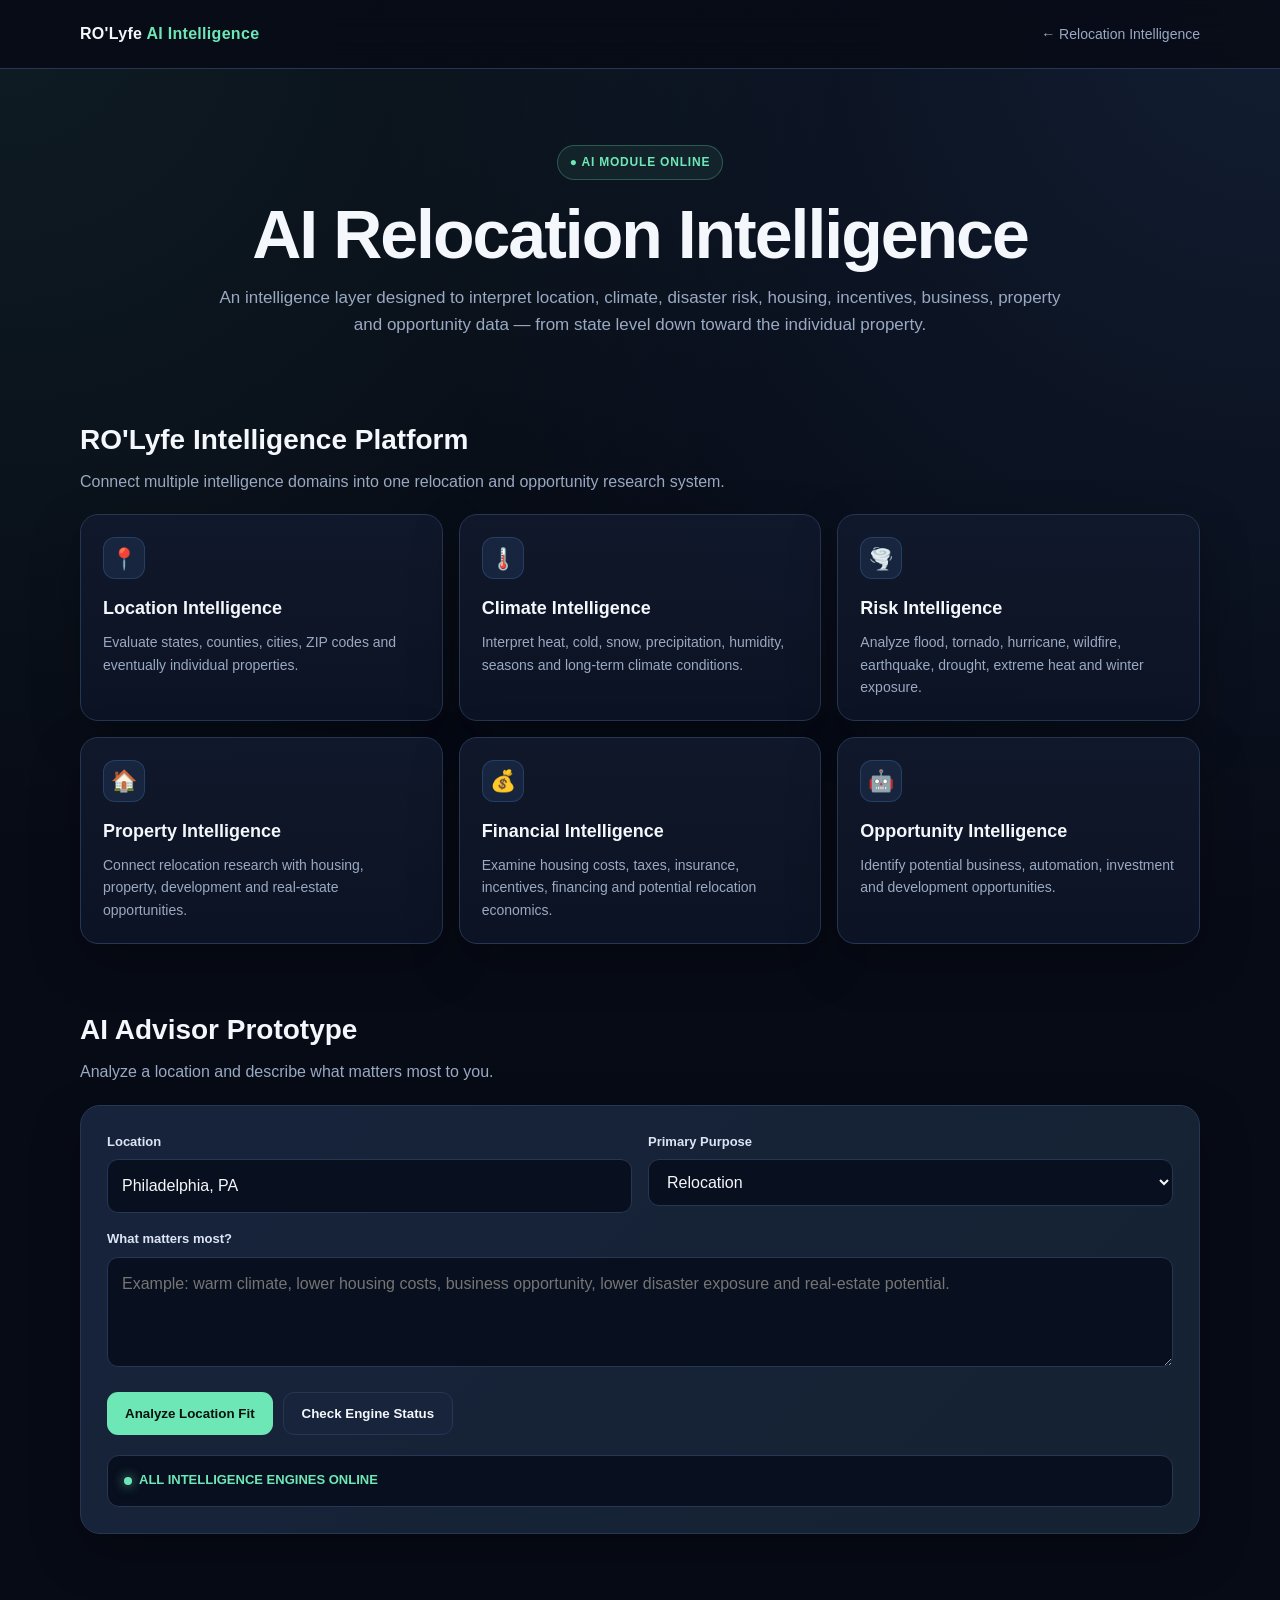
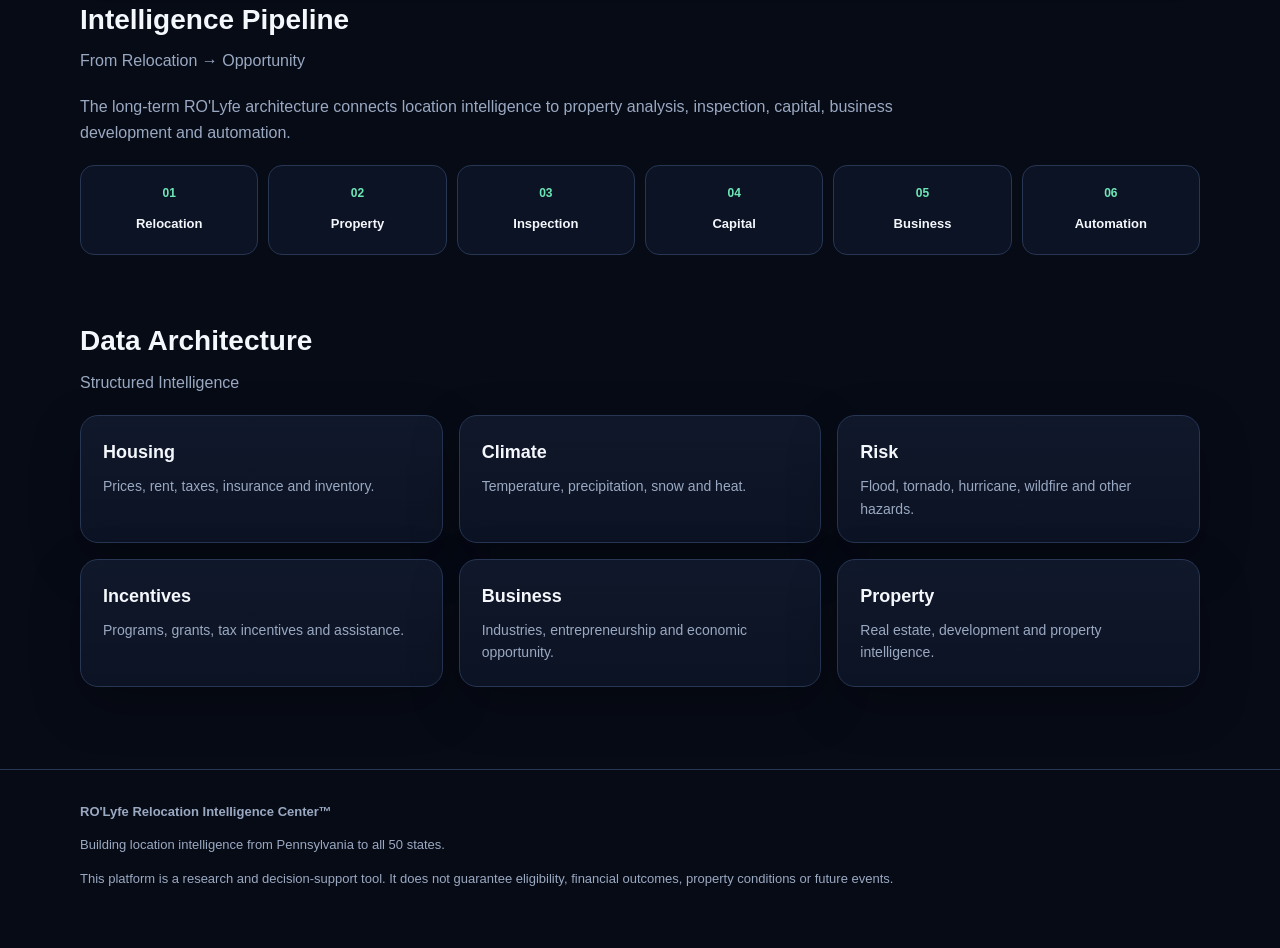
==== commit c0c3f6d9: "Update back link href in index.html" ====
--- a/modules/ai/index.html
+++ b/modules/ai/index.html
@@ -411,7 +411,7 @@
         RO'Lyfe <span>AI Intelligence</span>
       </div>
 
-      <a class="back" href="../">
+      <a class="back" href="../../">
         ← Relocation Intelligence
       </a>
     </div>
